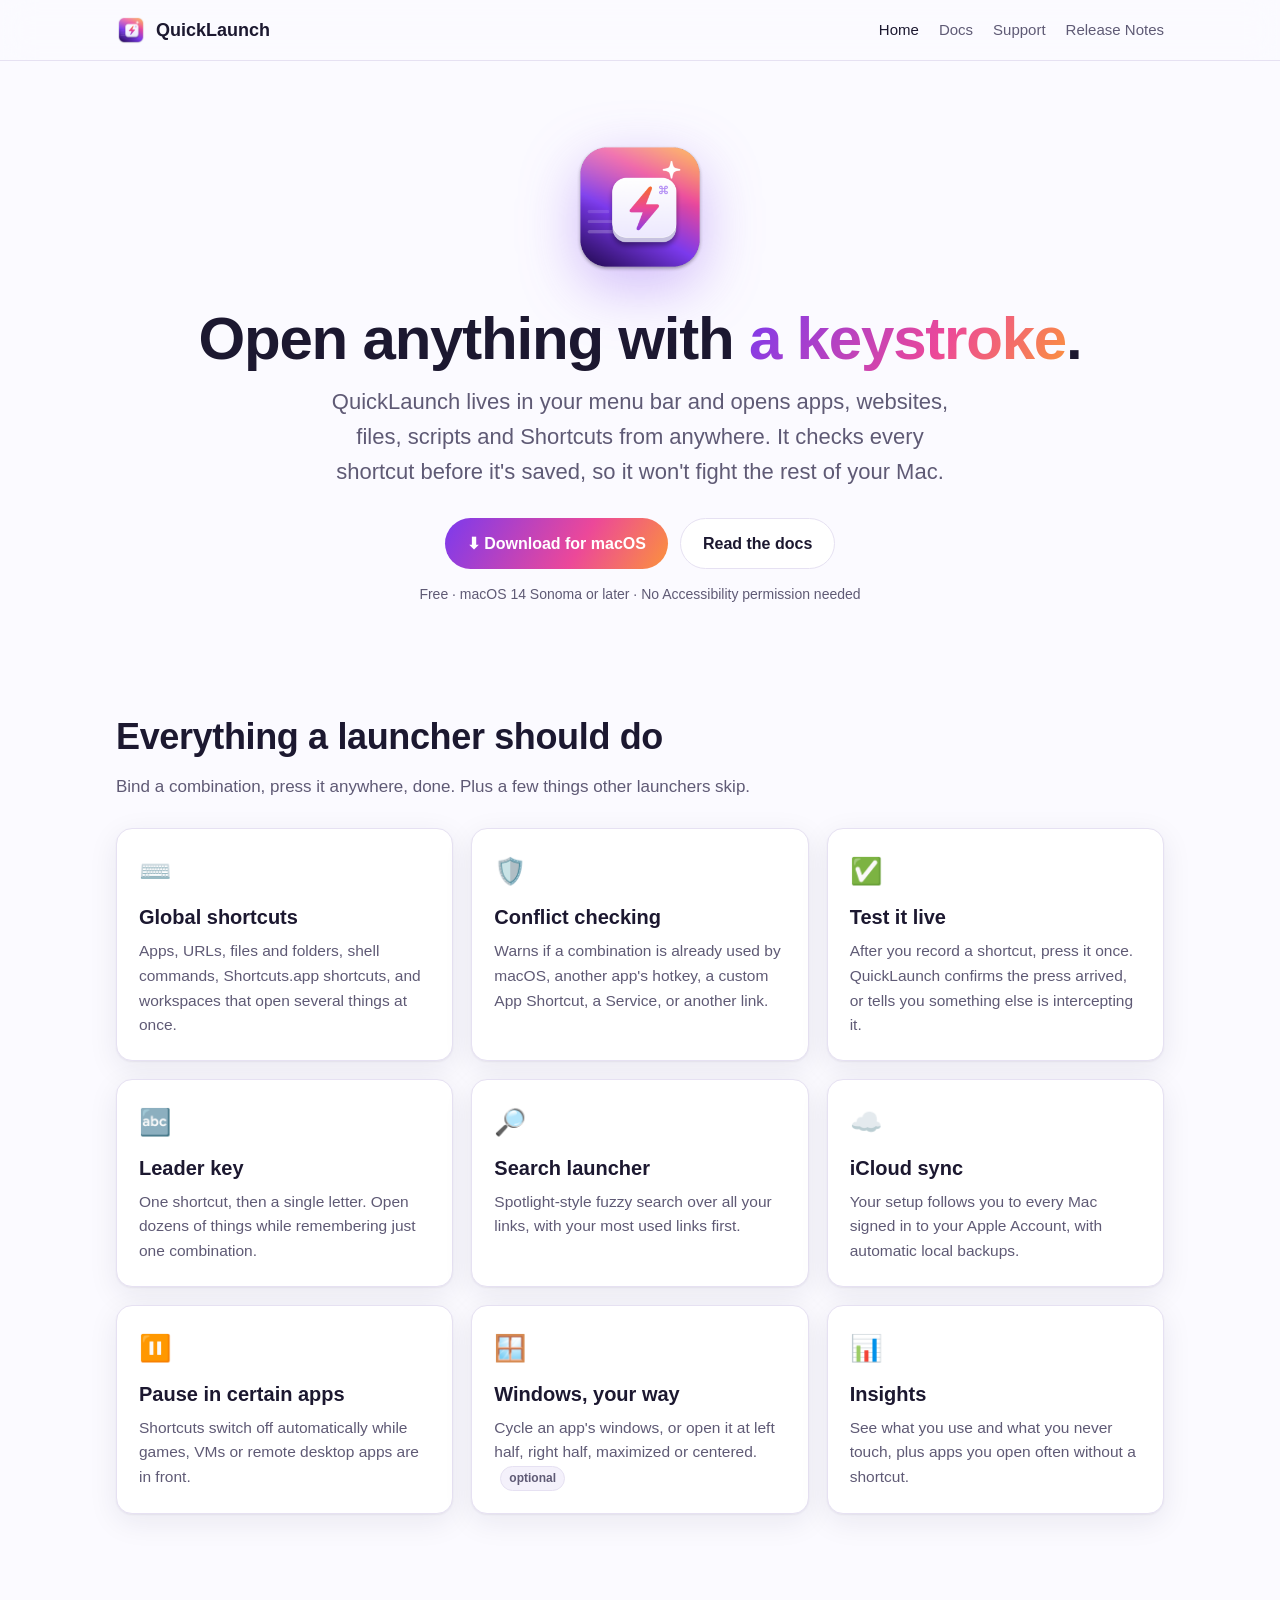
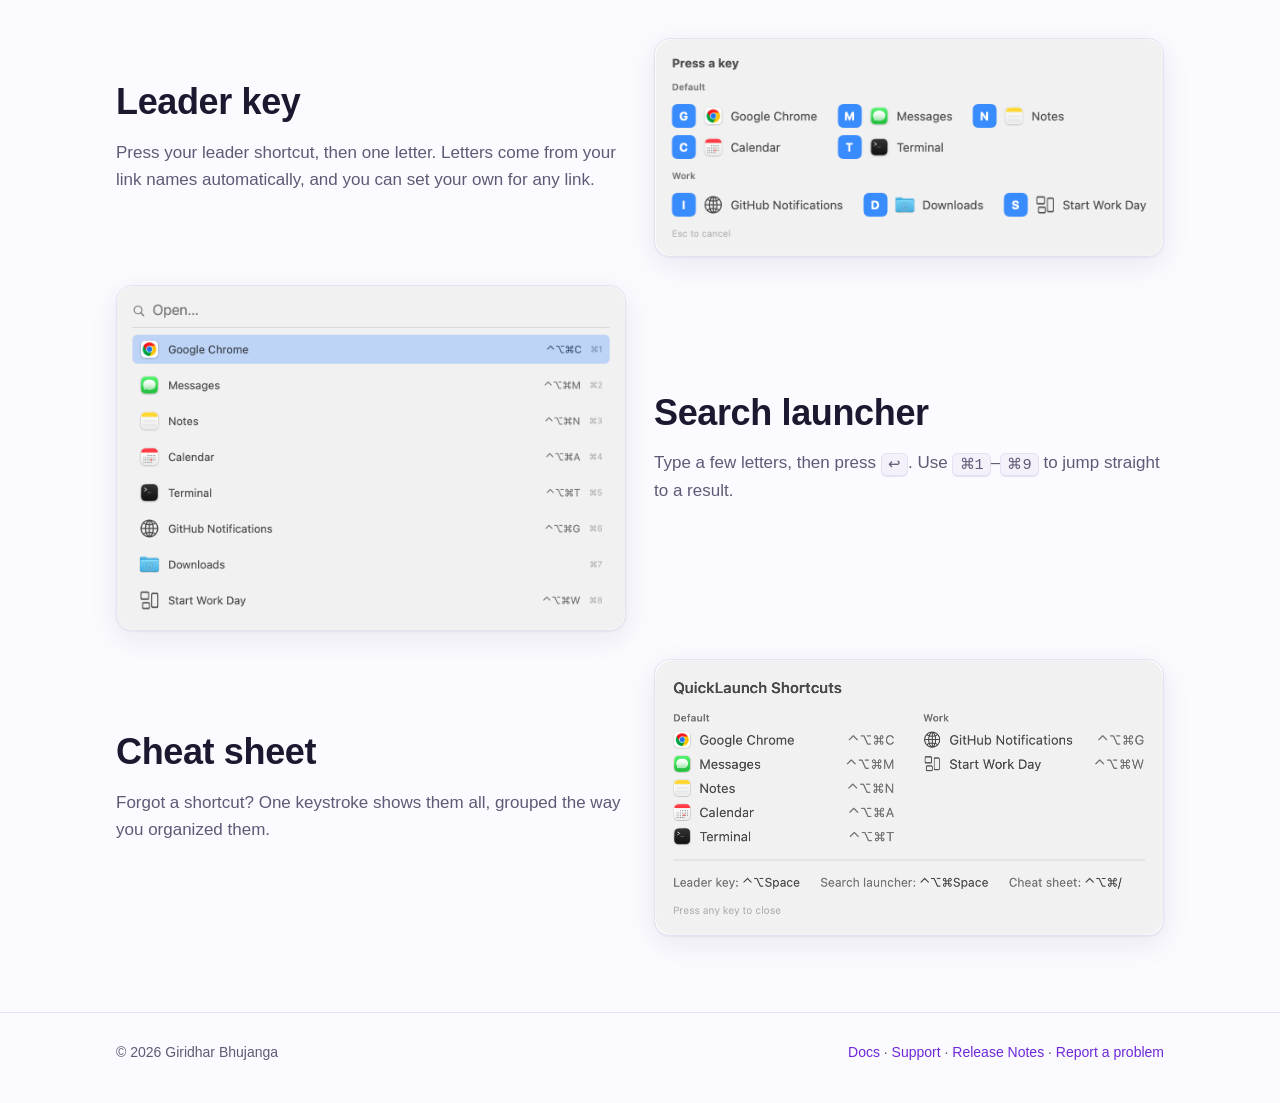
==== index.html @ 4743b07d "Website (home, docs, support, release notes), issue templates, SUPPORT.md, 1.3.0 notes Co-Authored-B" ====
<!doctype html>
<html lang="en">
<head>
  <meta charset="utf-8">
  <meta name="viewport" content="width=device-width, initial-scale=1">
  <title>QuickLaunch for macOS</title>
  <meta name="description" content="QuickLaunch opens apps, websites, files, scripts and Shortcuts with a keystroke. Conflict-checked shortcuts, leader key, search launcher and iCloud sync.">
  <link rel="icon" href="images/icon.png">
  <link rel="stylesheet" href="assets/style.css">
</head>
<body>
<header class="site-header">
  <div class="wrap">
    <a class="brand" href="index.html"><img src="images/icon.png" alt="">QuickLaunch</a>
    <nav class="nav">
      <a href="index.html" aria-current="page">Home</a>
      <a href="docs.html">Docs</a>
      <a href="support.html">Support</a>
      <a href="releases.html">Release Notes</a>
    </nav>
  </div>
</header>

<main>
  <div class="wrap hero">
    <img class="icon" src="images/icon-512.png" alt="QuickLaunch app icon">
    <h1>Open anything with <span class="grad-text">a keystroke</span>.</h1>
    <p class="lead">QuickLaunch lives in your menu bar and opens apps, websites, files, scripts and Shortcuts from anywhere. It checks every shortcut before it's saved, so it won't fight the rest of your Mac.</p>
    <div class="actions">
      <a class="btn primary" href="https://github.com/giridharmb/MacOSX_QuickLaunch_Docs/releases/latest">⬇︎ Download for macOS</a>
      <a class="btn" href="docs.html">Read the docs</a>
    </div>
    <p class="meta">Free · macOS 14 Sonoma or later · No Accessibility permission needed</p>
  </div>

  <section>
    <div class="wrap">
      <h2>Everything a launcher should do</h2>
      <p class="section-lead">Bind a combination, press it anywhere, done. Plus a few things other launchers skip.</p>
      <div class="grid">
        <div class="card"><span class="emoji">⌨️</span><h3>Global shortcuts</h3><p>Apps, URLs, files and folders, shell commands, Shortcuts.app shortcuts, and workspaces that open several things at once.</p></div>
        <div class="card"><span class="emoji">🛡️</span><h3>Conflict checking</h3><p>Warns if a combination is already used by macOS, another app's hotkey, a custom App Shortcut, a Service, or another link.</p></div>
        <div class="card"><span class="emoji">✅</span><h3>Test it live</h3><p>After you record a shortcut, press it once. QuickLaunch confirms the press arrived, or tells you something else is intercepting it.</p></div>
        <div class="card"><span class="emoji">🔤</span><h3>Leader key</h3><p>One shortcut, then a single letter. Open dozens of things while remembering just one combination.</p></div>
        <div class="card"><span class="emoji">🔎</span><h3>Search launcher</h3><p>Spotlight-style fuzzy search over all your links, with your most used links first.</p></div>
        <div class="card"><span class="emoji">☁️</span><h3>iCloud sync</h3><p>Your setup follows you to every Mac signed in to your Apple Account, with automatic local backups.</p></div>
        <div class="card"><span class="emoji">⏸️</span><h3>Pause in certain apps</h3><p>Shortcuts switch off automatically while games, VMs or remote desktop apps are in front.</p></div>
        <div class="card"><span class="emoji">🪟</span><h3>Windows, your way</h3><p>Cycle an app's windows, or open it at left half, right half, maximized or centered.<span class="tag">optional</span></p></div>
        <div class="card"><span class="emoji">📊</span><h3>Insights</h3><p>See what you use and what you never touch, plus apps you open often without a shortcut.</p></div>
      </div>
    </div>
  </section>

  <section>
    <div class="wrap">
      <div class="shot">
        <div>
          <h2>Leader key</h2>
          <p class="section-lead">Press your leader shortcut, then one letter. Letters come from your link names automatically, and you can set your own for any link.</p>
        </div>
        <img src="images/leader.png" alt="Leader key overlay showing a letter for each link">
      </div>
      <div class="shot flip">
        <div>
          <h2>Search launcher</h2>
          <p class="section-lead">Type a few letters, then press <kbd>↩</kbd>. Use <kbd>⌘1</kbd>–<kbd>⌘9</kbd> to jump straight to a result.</p>
        </div>
        <img src="images/launcher.png" alt="Search launcher listing links with their shortcuts">
      </div>
      <div class="shot">
        <div>
          <h2>Cheat sheet</h2>
          <p class="section-lead">Forgot a shortcut? One keystroke shows them all, grouped the way you organized them.</p>
        </div>
        <img src="images/cheatsheet.png" alt="Cheat sheet overlay listing every shortcut">
      </div>
    </div>
  </section>
</main>

<footer>
  <div class="wrap">
    <span>© 2026 Giridhar Bhujanga</span>
    <span><a href="docs.html">Docs</a> · <a href="support.html">Support</a> · <a href="releases.html">Release Notes</a> · <a href="https://github.com/giridharmb/MacOSX_QuickLaunch_Docs/issues/new/choose">Report a problem</a></span>
  </div>
</footer>
</body>
</html>
---- assets/style.css ----
/* QuickLaunch site — shared styles. Colors follow the app icon (violet → pink → orange). */
:root {
  --bg: #fbfaff;
  --surface: #ffffff;
  --surface-2: #f4f1fb;
  --text: #1c1830;
  --muted: #5f5a75;
  --border: #e6e1f2;
  --violet: #7c3aed;
  --pink: #ec4899;
  --orange: #fb923c;
  --accent: #6d28d9;
  --grad: linear-gradient(120deg, var(--violet), var(--pink) 60%, var(--orange));
  --radius: 16px;
  --shadow: 0 1px 2px rgba(30, 20, 60, .06), 0 8px 30px rgba(30, 20, 60, .08);
  color-scheme: light;
}
@media (prefers-color-scheme: dark) {
  :root {
    --bg: #0f0c1a;
    --surface: #17132a;
    --surface-2: #1e1936;
    --text: #efeafc;
    --muted: #a49dbf;
    --border: #2c2548;
    --accent: #c4a5ff;
    --shadow: 0 1px 2px rgba(0, 0, 0, .4), 0 8px 30px rgba(0, 0, 0, .35);
    color-scheme: dark;
  }
}

* { box-sizing: border-box; }
html { scroll-behavior: smooth; }
body {
  margin: 0;
  background: var(--bg);
  color: var(--text);
  font: 17px/1.6 -apple-system, BlinkMacSystemFont, "SF Pro Text", "Segoe UI", Roboto, Helvetica, Arial, sans-serif;
  -webkit-font-smoothing: antialiased;
}
img { max-width: 100%; height: auto; }
a { color: var(--accent); text-decoration: none; }
a:hover { text-decoration: underline; }
code, kbd {
  font: .9em ui-monospace, "SF Mono", Menlo, monospace;
  background: var(--surface-2);
  border: 1px solid var(--border);
  border-radius: 6px;
  padding: .1em .4em;
}
kbd { border-bottom-width: 2px; white-space: nowrap; }

.wrap { max-width: 1080px; margin: 0 auto; padding: 0 16px; }

/* Header */
.site-header {
  position: sticky; top: 0; z-index: 10;
  background: color-mix(in srgb, var(--bg) 82%, transparent);
  backdrop-filter: saturate(180%) blur(16px);
  -webkit-backdrop-filter: saturate(180%) blur(16px);
  border-bottom: 1px solid var(--border);
}
.site-header .wrap { display: flex; align-items: center; gap: 24px; height: 60px; }
.brand { display: flex; align-items: center; gap: 10px; font-weight: 700; color: var(--text); font-size: 18px; }
.brand img { width: 30px; height: 30px; }
.brand:hover { text-decoration: none; }
.nav { display: flex; gap: 20px; margin-left: auto; flex-wrap: wrap; }
.nav a { color: var(--muted); font-size: 15px; font-weight: 500; }
.nav a:hover, .nav a[aria-current="page"] { color: var(--text); text-decoration: none; }

/* Hero */
.hero { text-align: center; padding: 72px 0 40px; }
.hero .icon { width: 148px; height: 148px; filter: drop-shadow(0 18px 30px rgba(124, 58, 237, .35)); }
.hero h1 { font-size: clamp(38px, 6vw, 60px); line-height: 1.08; margin: 18px 0 12px; letter-spacing: -.02em; }
.grad-text { background: var(--grad); -webkit-background-clip: text; background-clip: text; color: transparent; }
.hero p.lead { font-size: clamp(18px, 2.4vw, 22px); color: var(--muted); max-width: 640px; margin: 0 auto 28px; }
.actions { display: flex; gap: 12px; justify-content: center; flex-wrap: wrap; }
.btn {
  display: inline-flex; align-items: center; gap: 8px;
  padding: 12px 22px; border-radius: 999px; font-weight: 600; font-size: 16px;
  border: 1px solid var(--border); background: var(--surface); color: var(--text);
}
.btn:hover { text-decoration: none; box-shadow: var(--shadow); }
.btn.primary { background: var(--grad); color: #fff; border: 0; }
.meta { color: var(--muted); font-size: 14px; margin-top: 14px; }

/* Sections */
section { padding: 48px 0; }
h2 { font-size: clamp(26px, 3.5vw, 36px); letter-spacing: -.01em; margin: 0 0 8px; }
h3 { font-size: 20px; margin: 0 0 6px; }
.section-lead { color: var(--muted); margin: 0 0 28px; max-width: 680px; }

.grid { display: grid; gap: 18px; grid-template-columns: repeat(auto-fill, minmax(min(100%, 300px), 1fr)); }
.card {
  background: var(--surface); border: 1px solid var(--border); border-radius: var(--radius);
  padding: 22px; box-shadow: var(--shadow);
}
.card p { margin: 0; color: var(--muted); font-size: 15.5px; }
.card .emoji { font-size: 26px; display: block; margin-bottom: 8px; }
.tag {
  display: inline-block; font-size: 12px; font-weight: 600; padding: 2px 8px; border-radius: 999px;
  background: var(--surface-2); color: var(--muted); border: 1px solid var(--border); margin-left: 6px; vertical-align: middle;
}

.shot { display: grid; gap: 28px; grid-template-columns: 1fr 1fr; align-items: center; margin: 28px 0; }
.shot.flip > :first-child { order: 2; }
.shot img { border-radius: var(--radius); box-shadow: var(--shadow); border: 1px solid var(--border); background: var(--surface); }
@media (max-width: 760px) { .shot { grid-template-columns: 1fr; } .shot.flip > :first-child { order: 0; } }

/* Docs layout */
.docs { display: grid; grid-template-columns: 220px 1fr; gap: 40px; padding: 40px 0 64px; }
.toc { position: sticky; top: 84px; align-self: start; font-size: 15px; }
.toc a { display: block; color: var(--muted); padding: 4px 0; }
.toc a:hover { color: var(--text); }
.content h2 { margin-top: 44px; padding-top: 8px; }
.content h2:first-child { margin-top: 0; }
.content p, .content li { color: var(--text); }
@media (max-width: 820px) { .docs { grid-template-columns: 1fr; } .toc { position: static; } }

table { width: 100%; border-collapse: collapse; font-size: 15.5px; background: var(--surface); border-radius: 12px; overflow: hidden; border: 1px solid var(--border); }
th, td { text-align: left; padding: 10px 14px; border-bottom: 1px solid var(--border); vertical-align: top; }
th { background: var(--surface-2); font-weight: 600; }
tr:last-child td { border-bottom: 0; }
.table-scroll { overflow-x: auto; }

.callout { border-left: 4px solid var(--violet); background: var(--surface-2); border-radius: 0 12px 12px 0; padding: 14px 18px; margin: 18px 0; }
.callout.warn { border-left-color: var(--orange); }

details { background: var(--surface); border: 1px solid var(--border); border-radius: 12px; padding: 14px 18px; margin: 10px 0; }
details summary { cursor: pointer; font-weight: 600; }
details[open] summary { margin-bottom: 8px; }

/* Release notes */
.release { border-left: 3px solid var(--border); padding-left: 22px; margin: 0 0 40px; position: relative; }
.release::before { content: ""; position: absolute; left: -8px; top: 8px; width: 13px; height: 13px; border-radius: 50%; background: var(--grad); }
.release .date { color: var(--muted); font-size: 14px; }

footer { border-top: 1px solid var(--border); color: var(--muted); font-size: 14px; padding: 28px 0 40px; }
footer .wrap { display: flex; gap: 16px; flex-wrap: wrap; justify-content: space-between; }
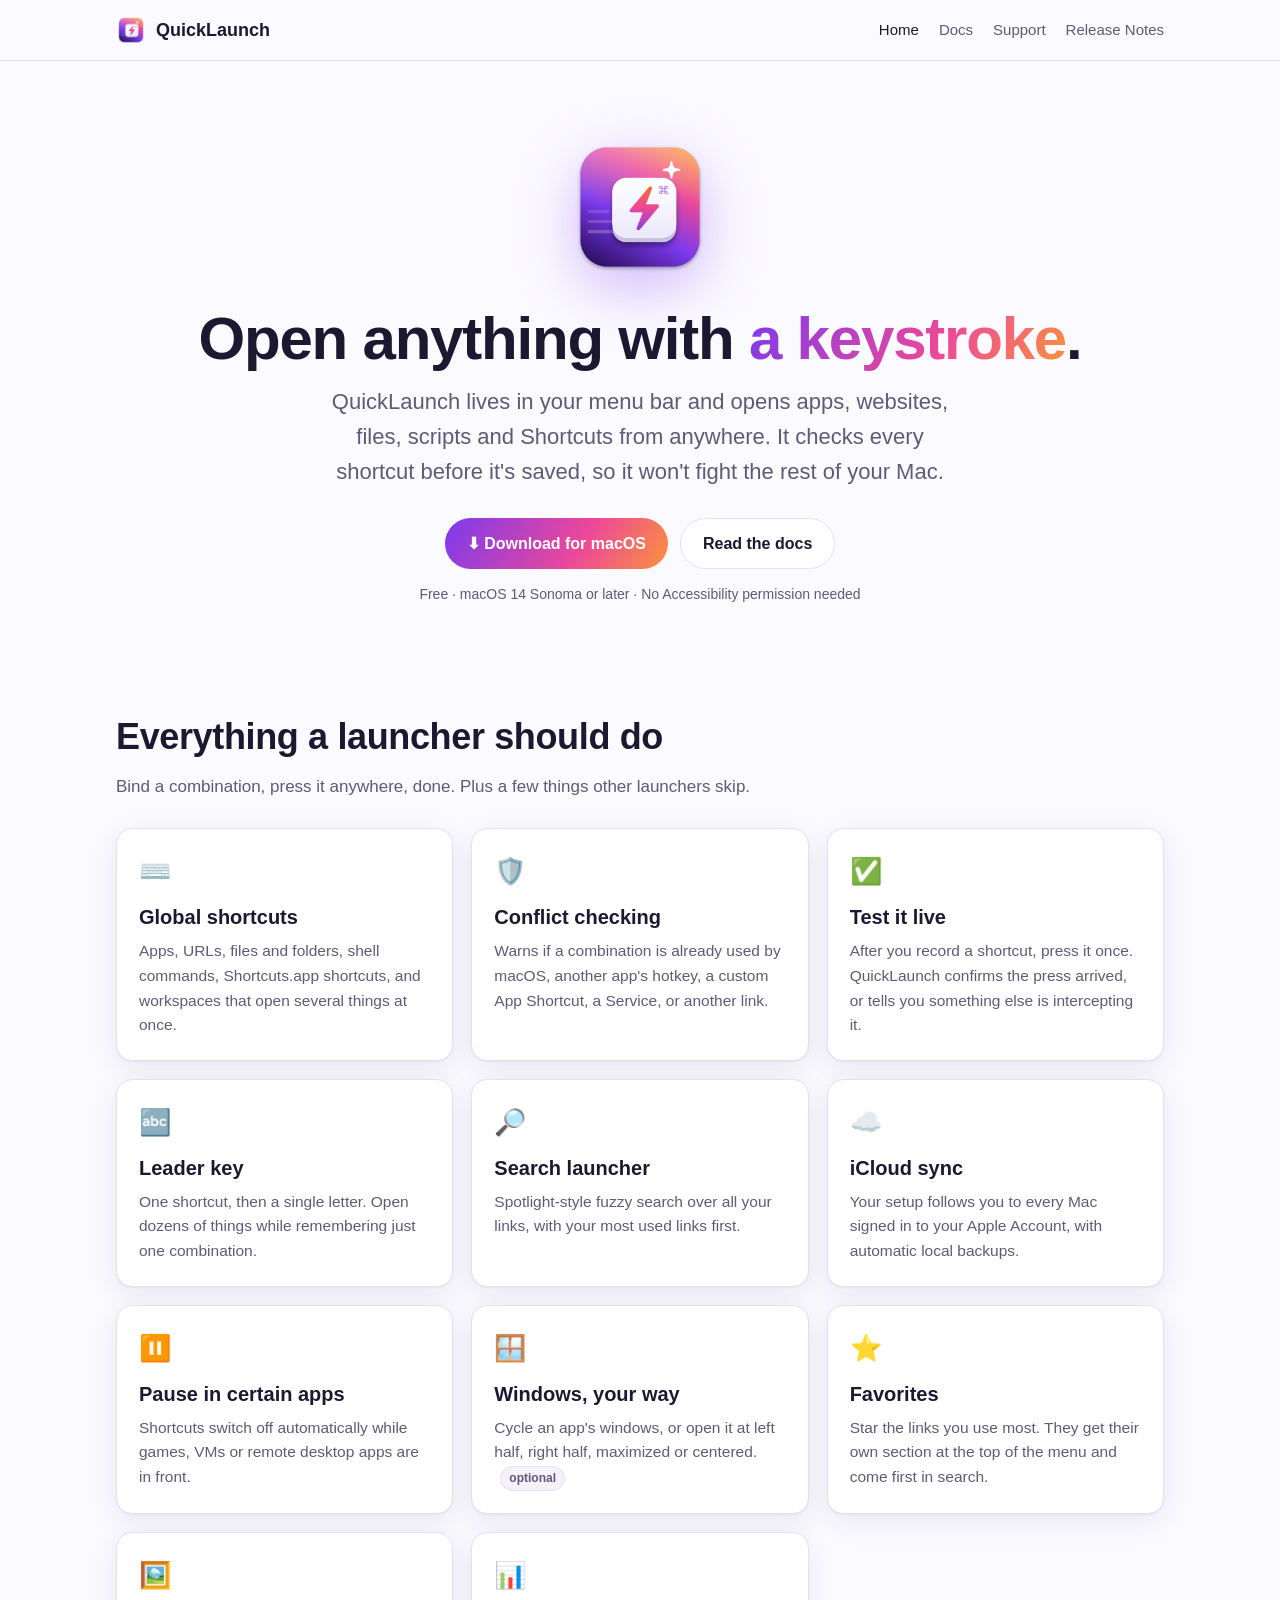
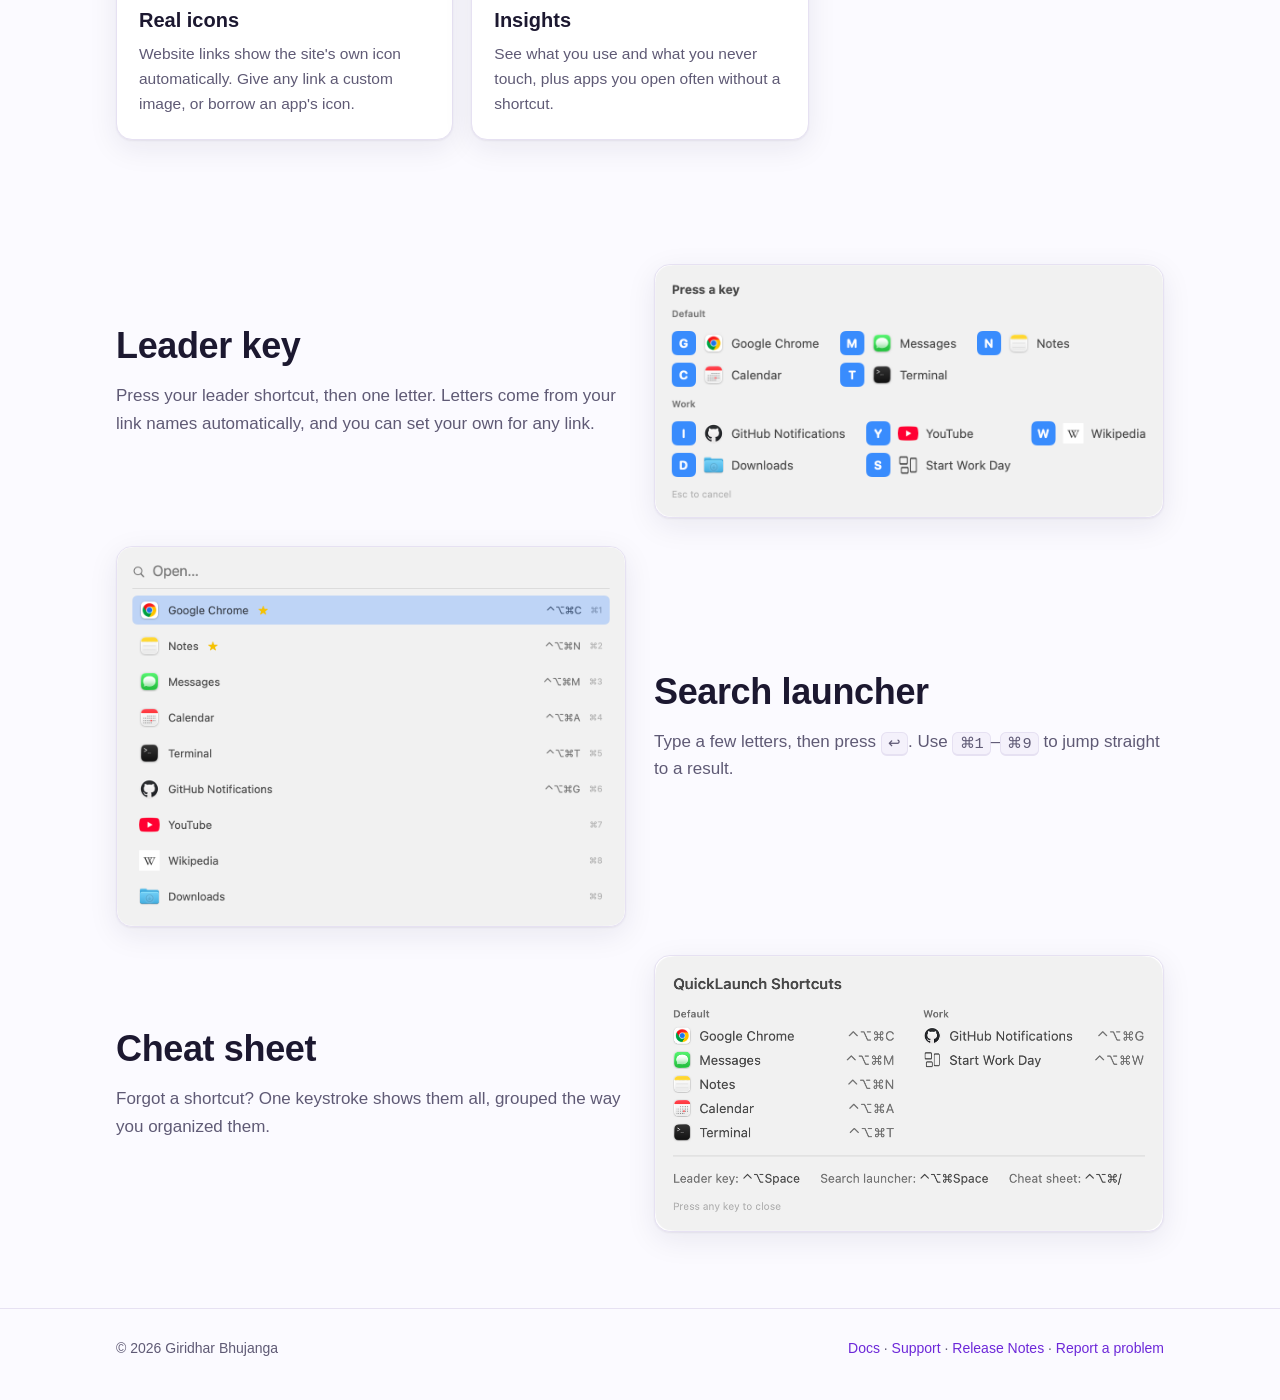
==== commit 93c7ade6: "1.4.0: favorites and icons docs, screenshots, release notes, appcast Co-Authored-By: Claude Opus 5.5" ====
--- a/index.html
+++ b/index.html
@@ -46,6 +46,8 @@
         <div class="card"><span class="emoji">☁️</span><h3>iCloud sync</h3><p>Your setup follows you to every Mac signed in to your Apple Account, with automatic local backups.</p></div>
         <div class="card"><span class="emoji">⏸️</span><h3>Pause in certain apps</h3><p>Shortcuts switch off automatically while games, VMs or remote desktop apps are in front.</p></div>
         <div class="card"><span class="emoji">🪟</span><h3>Windows, your way</h3><p>Cycle an app's windows, or open it at left half, right half, maximized or centered.<span class="tag">optional</span></p></div>
+        <div class="card"><span class="emoji">⭐️</span><h3>Favorites</h3><p>Star the links you use most. They get their own section at the top of the menu and come first in search.</p></div>
+        <div class="card"><span class="emoji">🖼️</span><h3>Real icons</h3><p>Website links show the site's own icon automatically. Give any link a custom image, or borrow an app's icon.</p></div>
         <div class="card"><span class="emoji">📊</span><h3>Insights</h3><p>See what you use and what you never touch, plus apps you open often without a shortcut.</p></div>
       </div>
     </div>
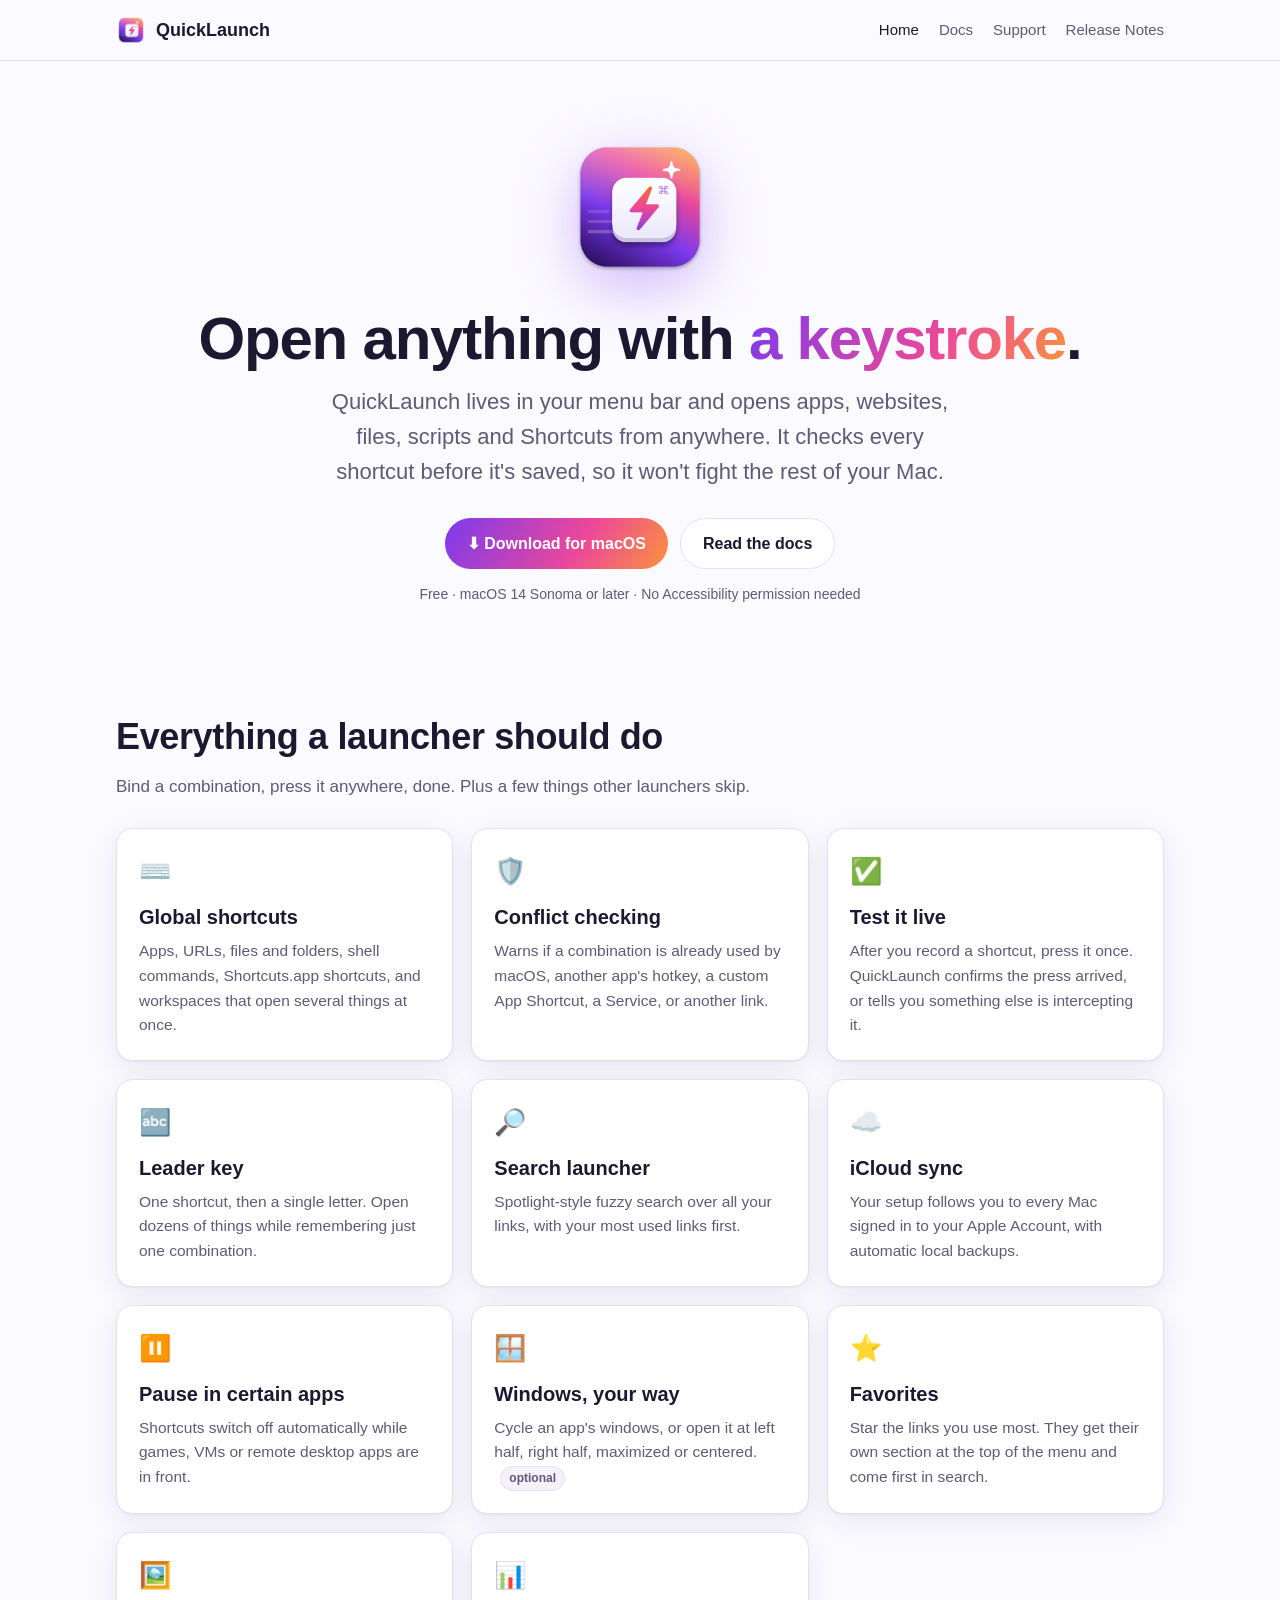
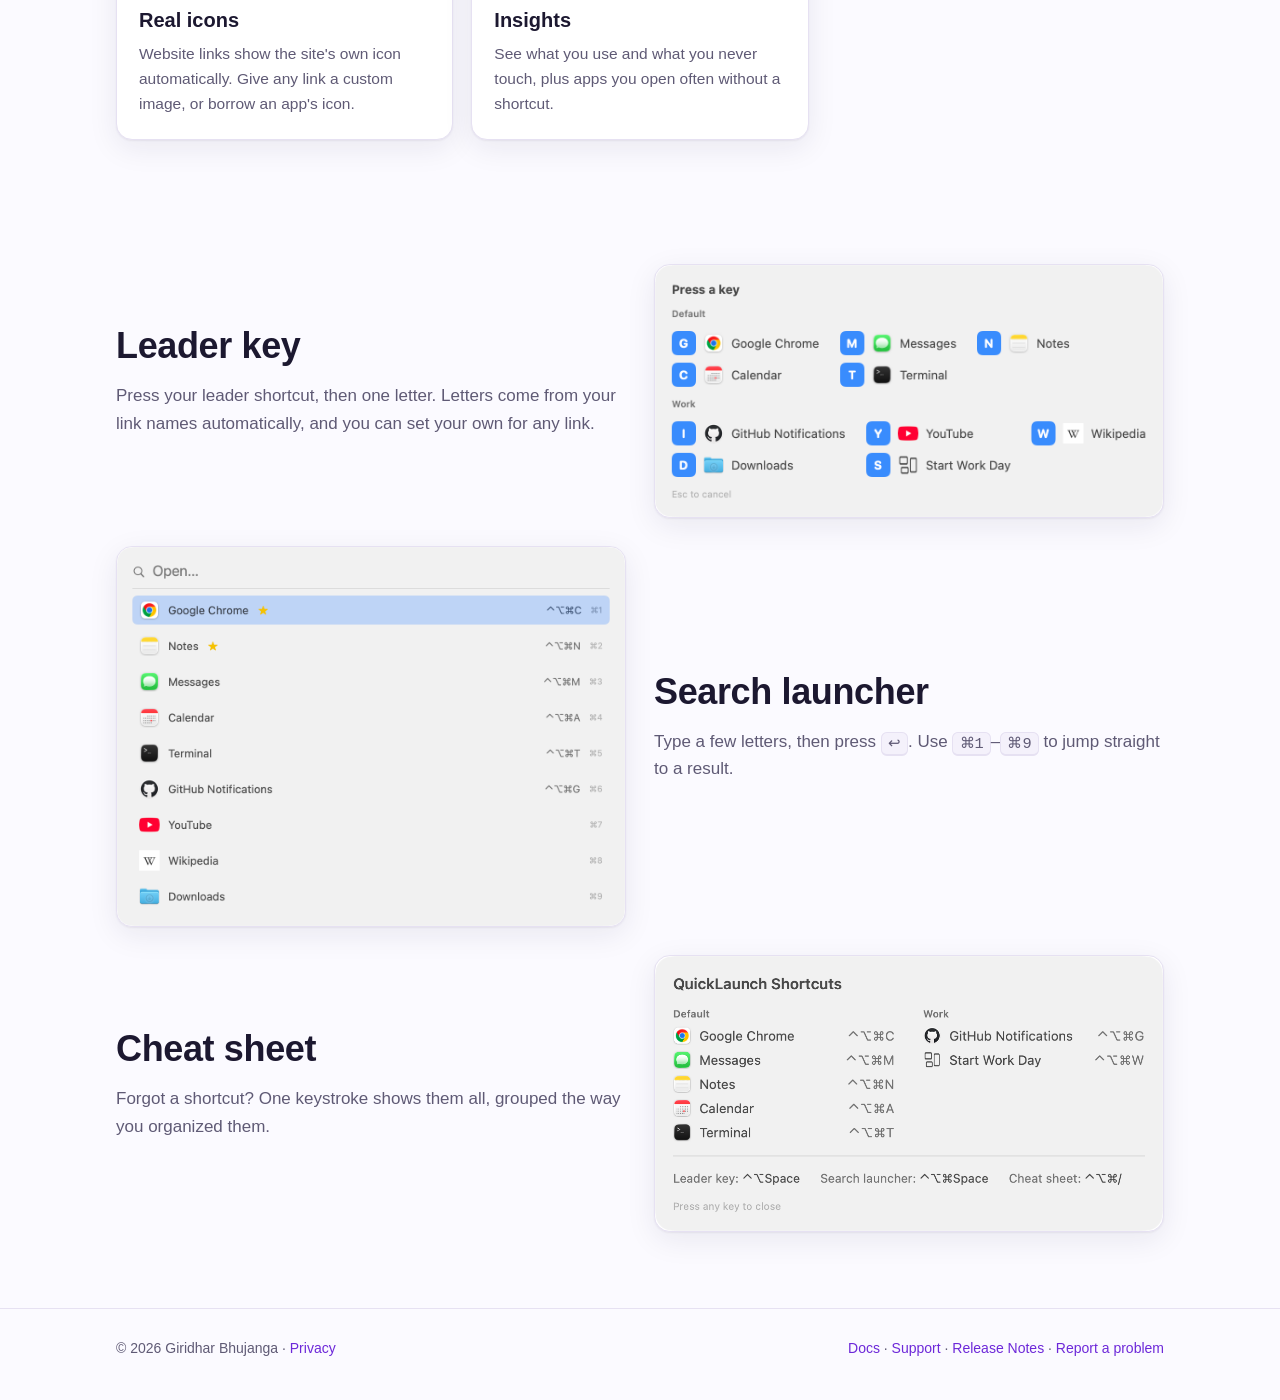
==== commit b0ca73fb: "Privacy policy page, App Store listing text and screenshots Co-Authored-By: Claude Opus 5.5 <noreply" ====
--- a/index.html
+++ b/index.html
@@ -82,7 +82,7 @@
 
 <footer>
   <div class="wrap">
-    <span>© 2026 Giridhar Bhujanga</span>
+    <span>© 2026 Giridhar Bhujanga · <a href="privacy.html">Privacy</a></span>
     <span><a href="docs.html">Docs</a> · <a href="support.html">Support</a> · <a href="releases.html">Release Notes</a> · <a href="https://github.com/giridharmb/MacOSX_QuickLaunch_Docs/issues/new/choose">Report a problem</a></span>
   </div>
 </footer>
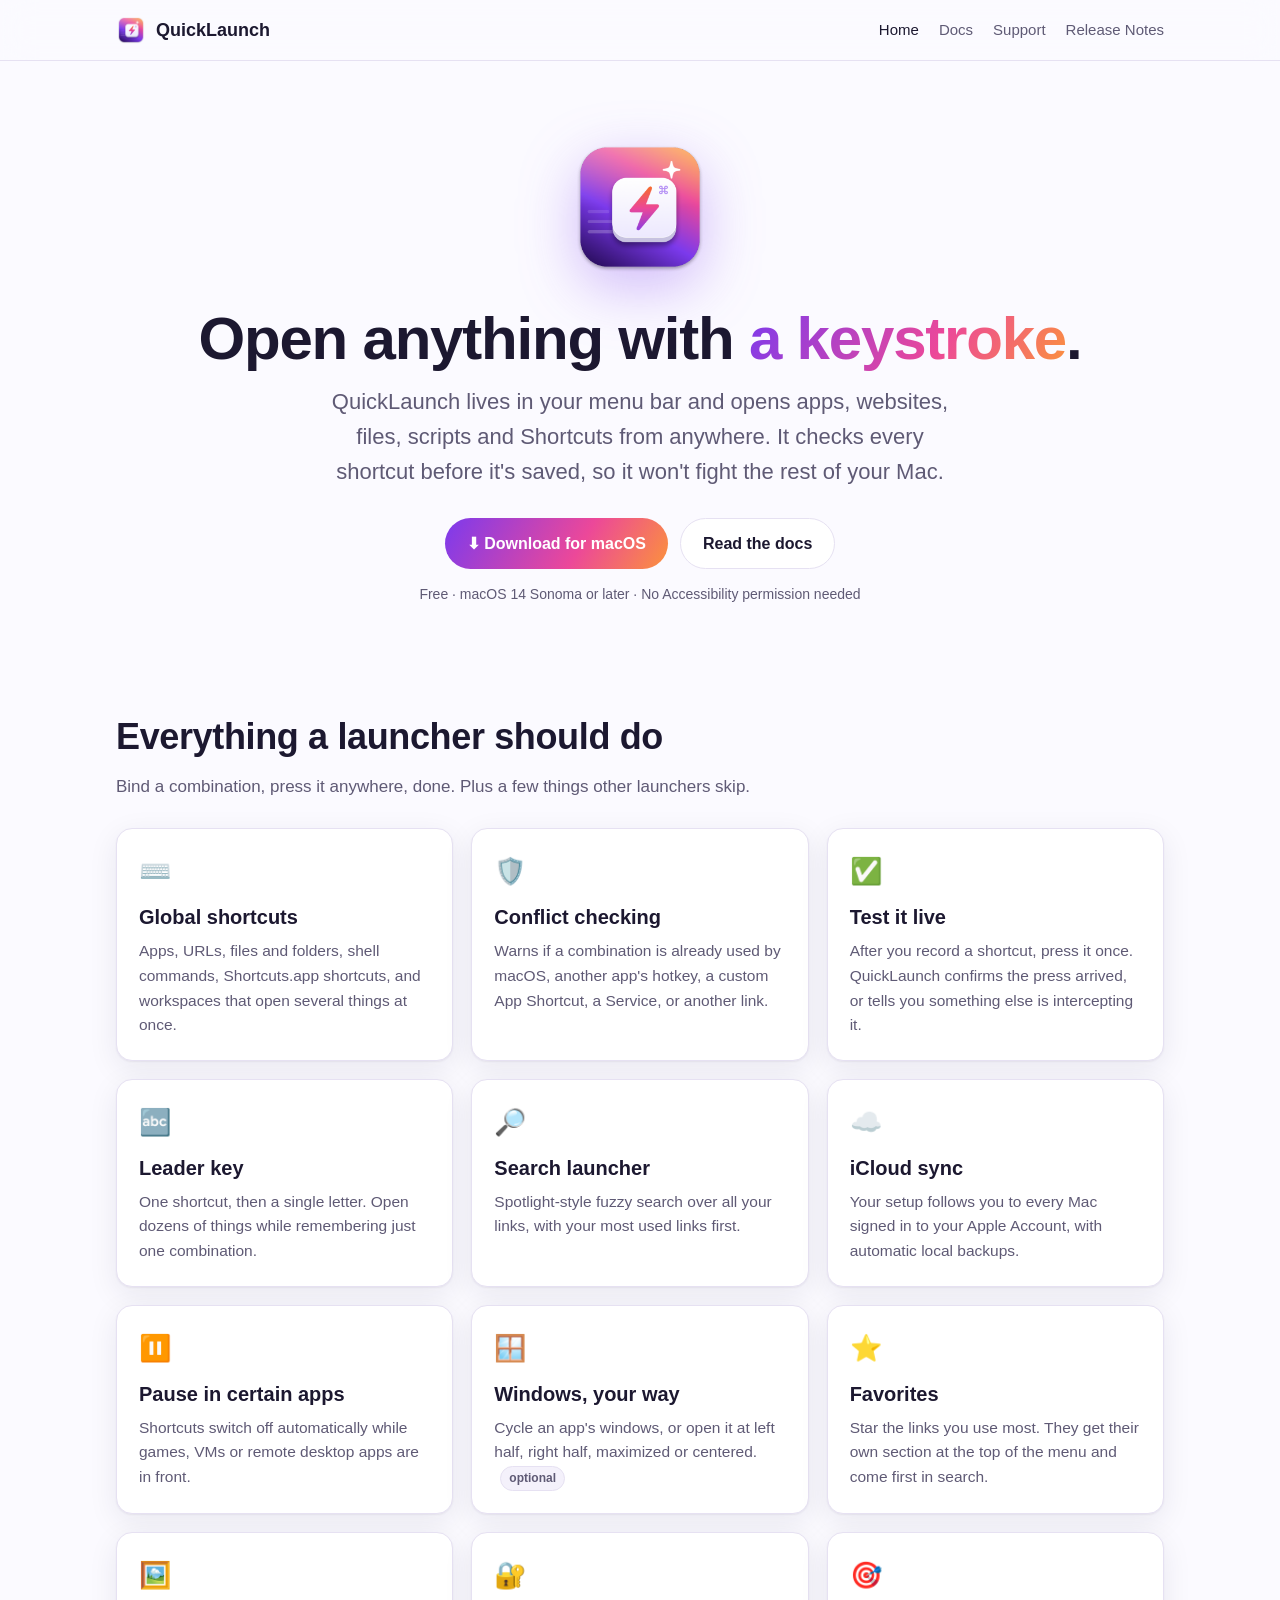
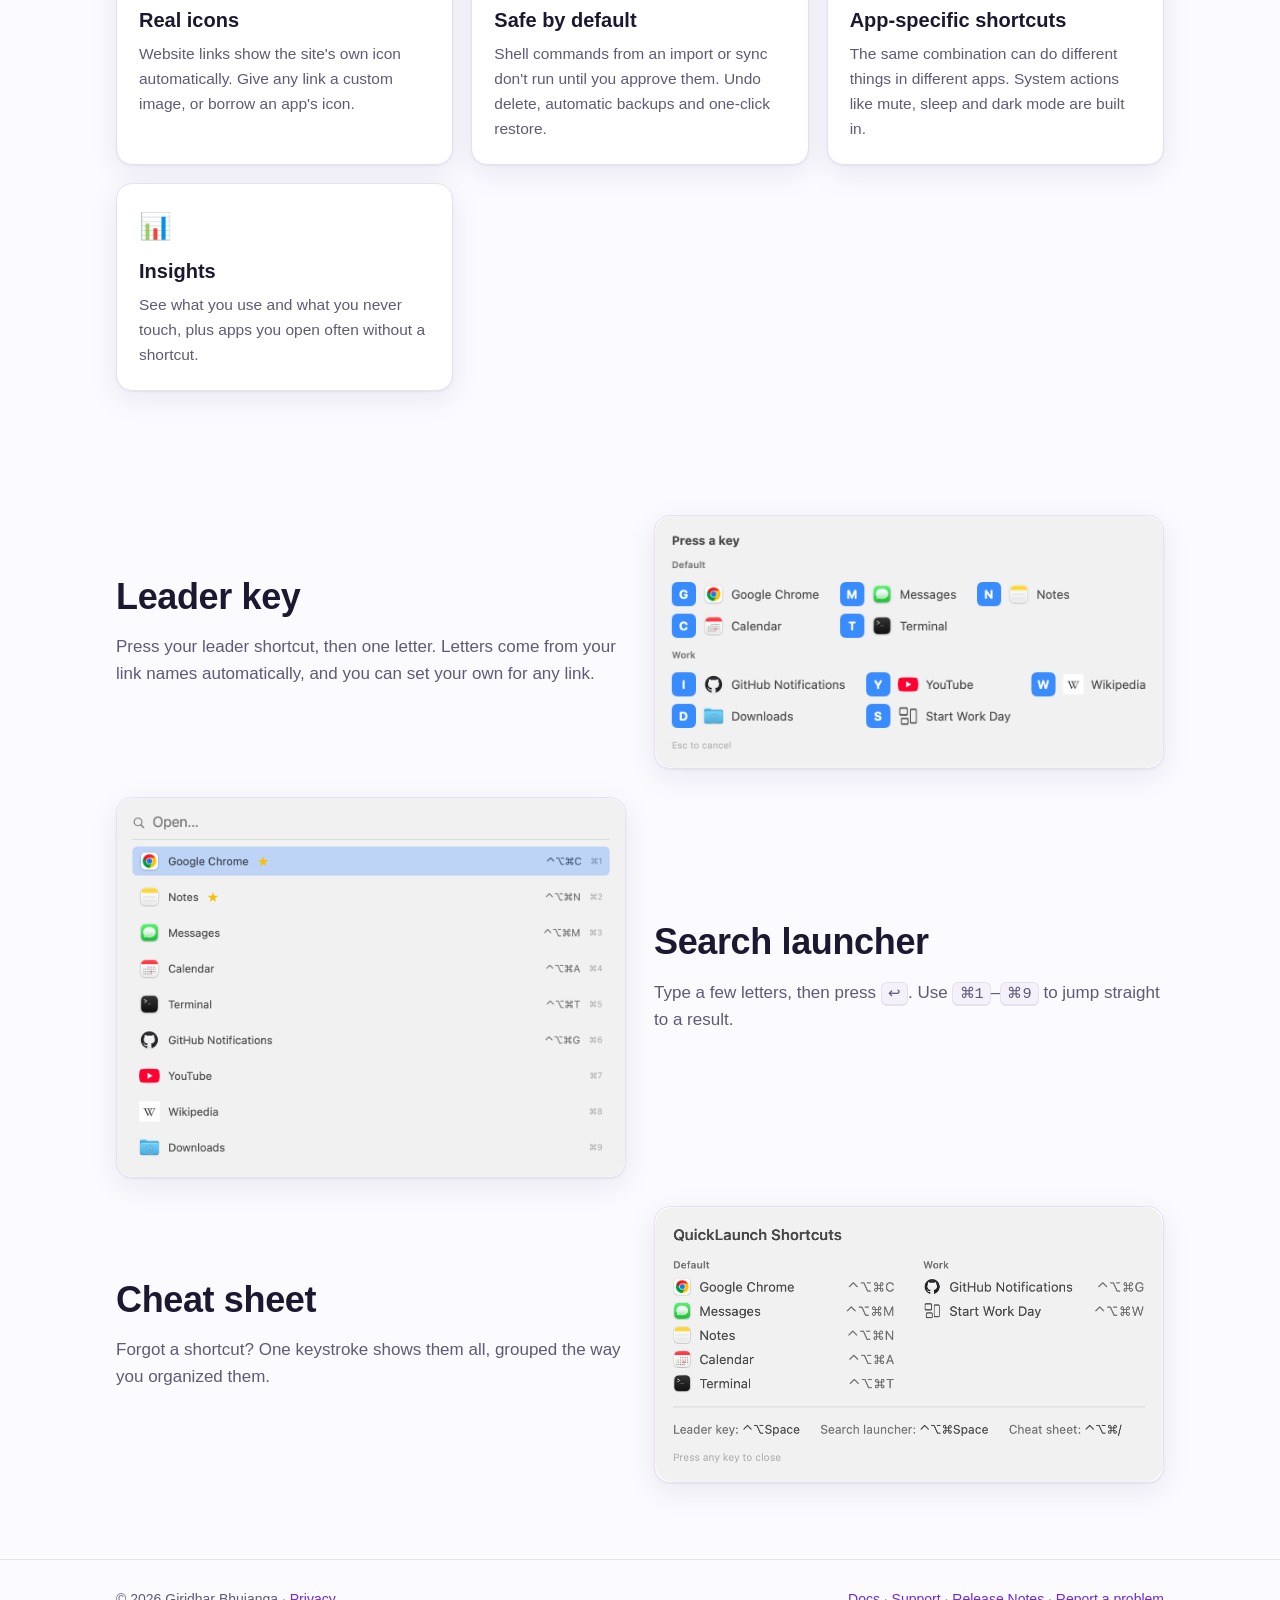
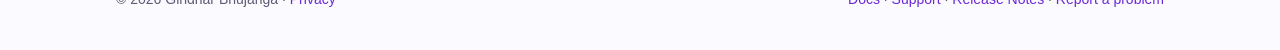
==== commit dd6c3d53: "1.5.0 release notes and docs Co-Authored-By: Claude Fable 5.2 <noreply@anthropic.com>" ====
--- a/index.html
+++ b/index.html
@@ -48,6 +48,8 @@
         <div class="card"><span class="emoji">🪟</span><h3>Windows, your way</h3><p>Cycle an app's windows, or open it at left half, right half, maximized or centered.<span class="tag">optional</span></p></div>
         <div class="card"><span class="emoji">⭐️</span><h3>Favorites</h3><p>Star the links you use most. They get their own section at the top of the menu and come first in search.</p></div>
         <div class="card"><span class="emoji">🖼️</span><h3>Real icons</h3><p>Website links show the site's own icon automatically. Give any link a custom image, or borrow an app's icon.</p></div>
+        <div class="card"><span class="emoji">🔐</span><h3>Safe by default</h3><p>Shell commands from an import or sync don't run until you approve them. Undo delete, automatic backups and one-click restore.</p></div>
+        <div class="card"><span class="emoji">🎯</span><h3>App-specific shortcuts</h3><p>The same combination can do different things in different apps. System actions like mute, sleep and dark mode are built in.</p></div>
         <div class="card"><span class="emoji">📊</span><h3>Insights</h3><p>See what you use and what you never touch, plus apps you open often without a shortcut.</p></div>
       </div>
     </div>
